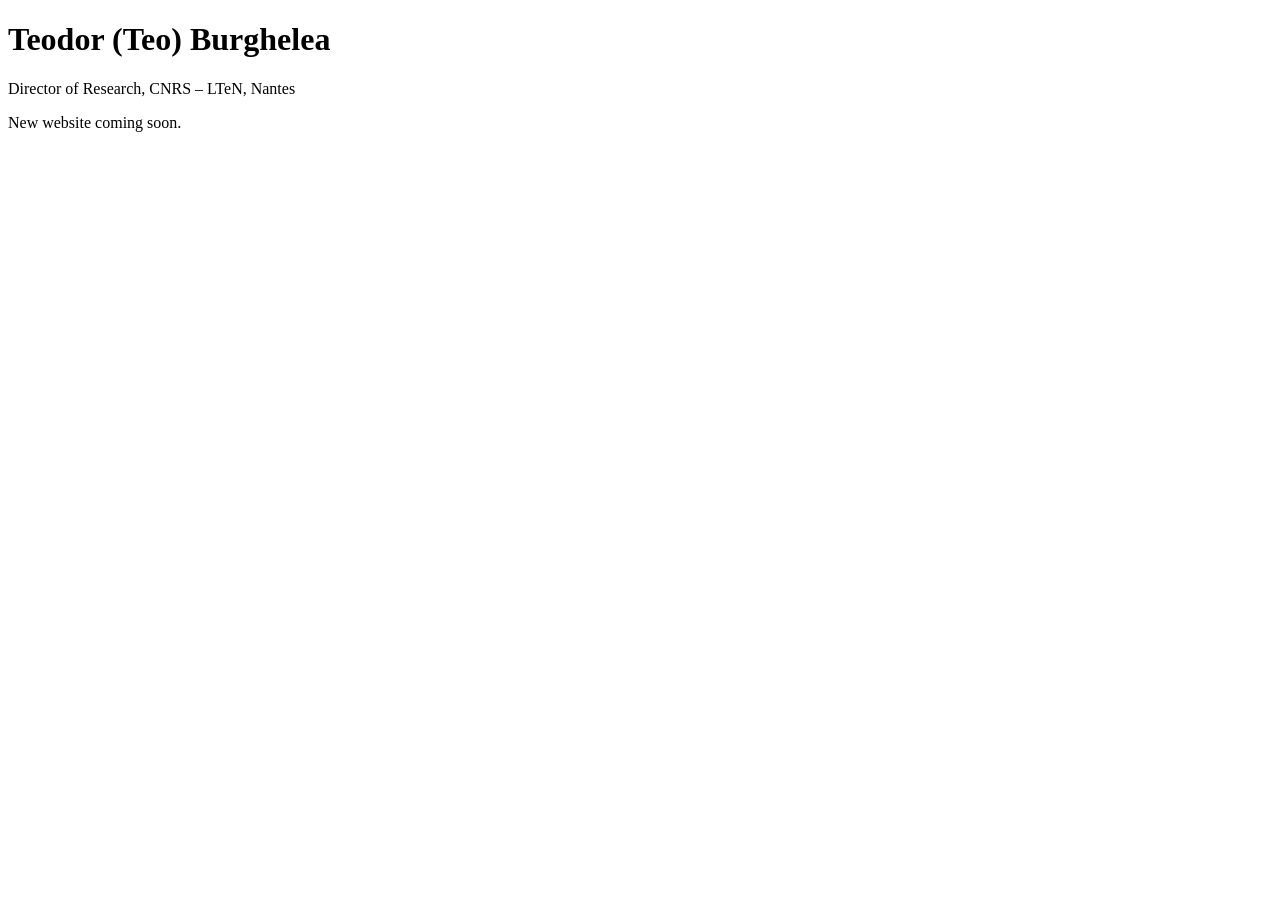
==== index.html @ 0e2c5cab "Add initial index.html for personal website" ====
<!doctype html>
<html lang="en">
<head>
  <meta charset="utf-8">
  <meta name="viewport" content="width=device-width, initial-scale=1">
  <title>Teodor Burghelea – Transport Phenomena in Complex Fluids</title>
</head>
<body>
  <h1>Teodor (Teo) Burghelea</h1>
  <p>Director of Research, CNRS – LTeN, Nantes</p>
  <p>New website coming soon.</p>
</body>
</html>
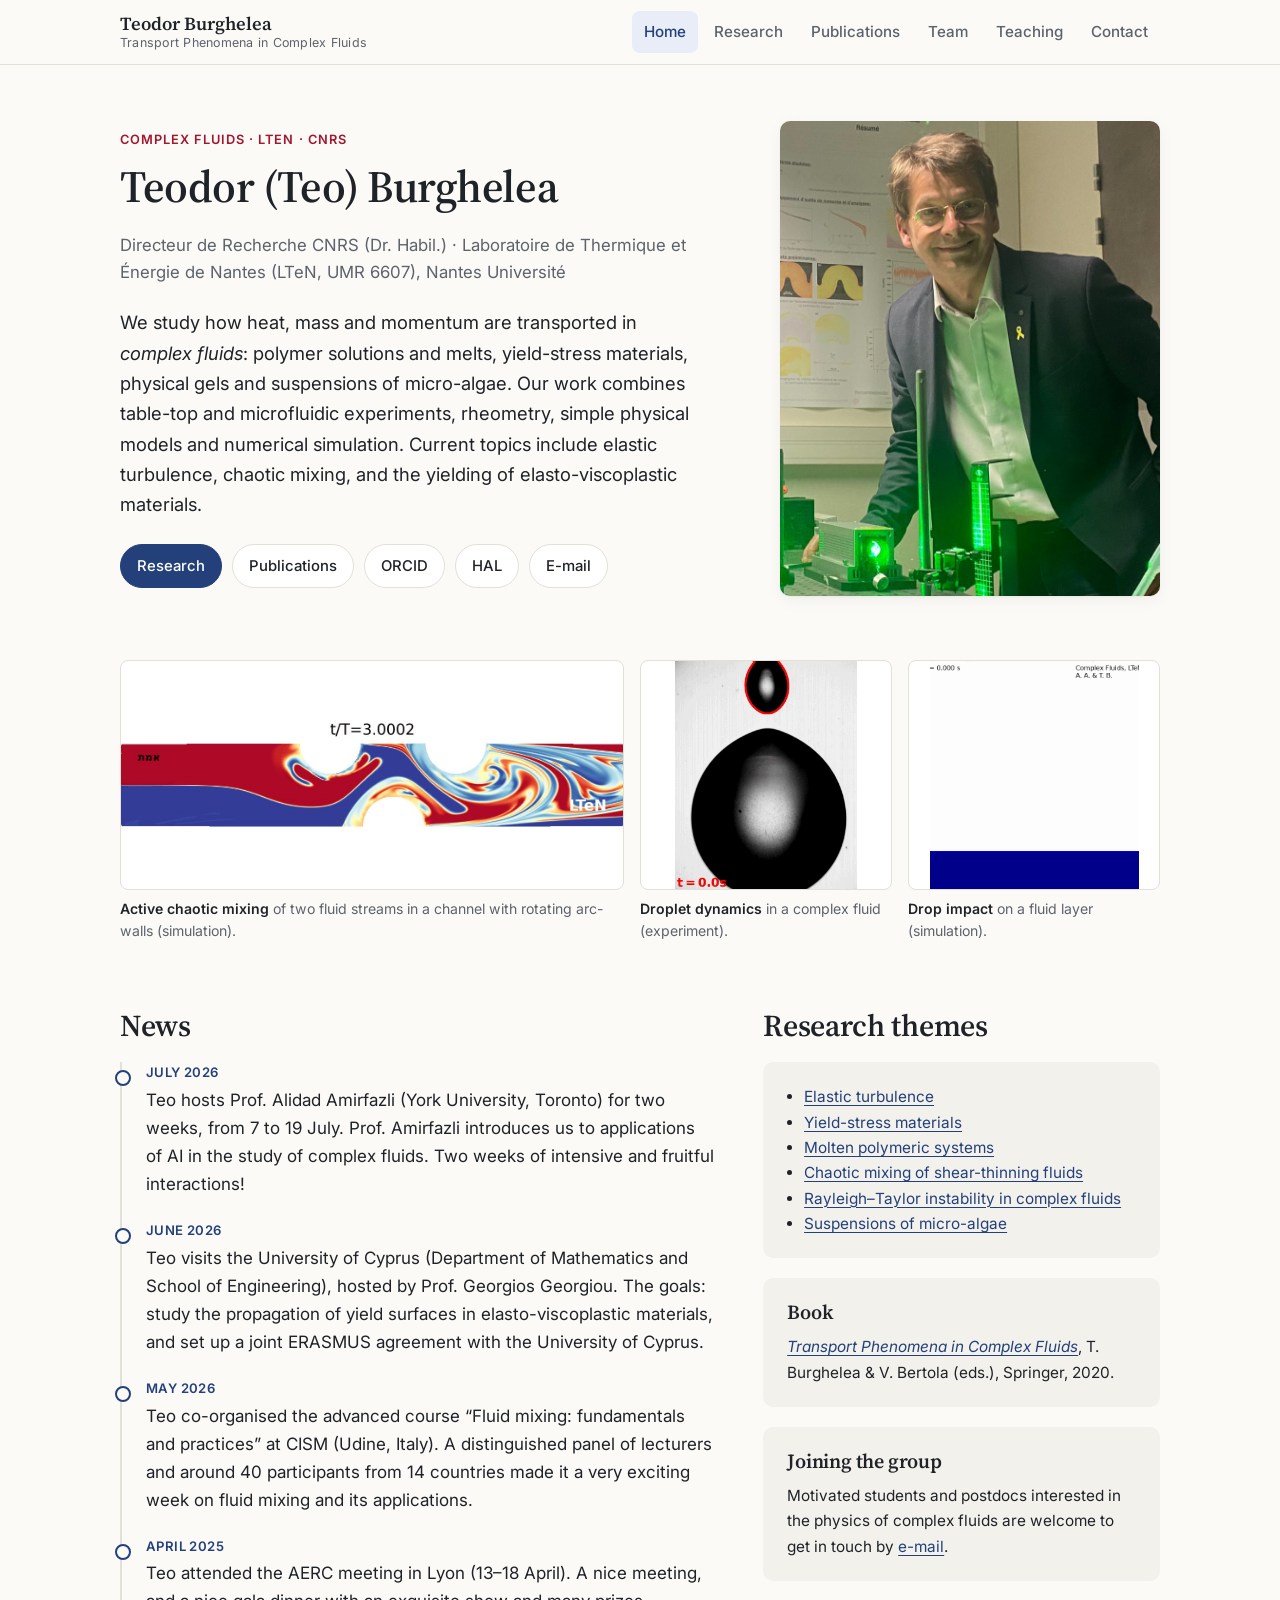
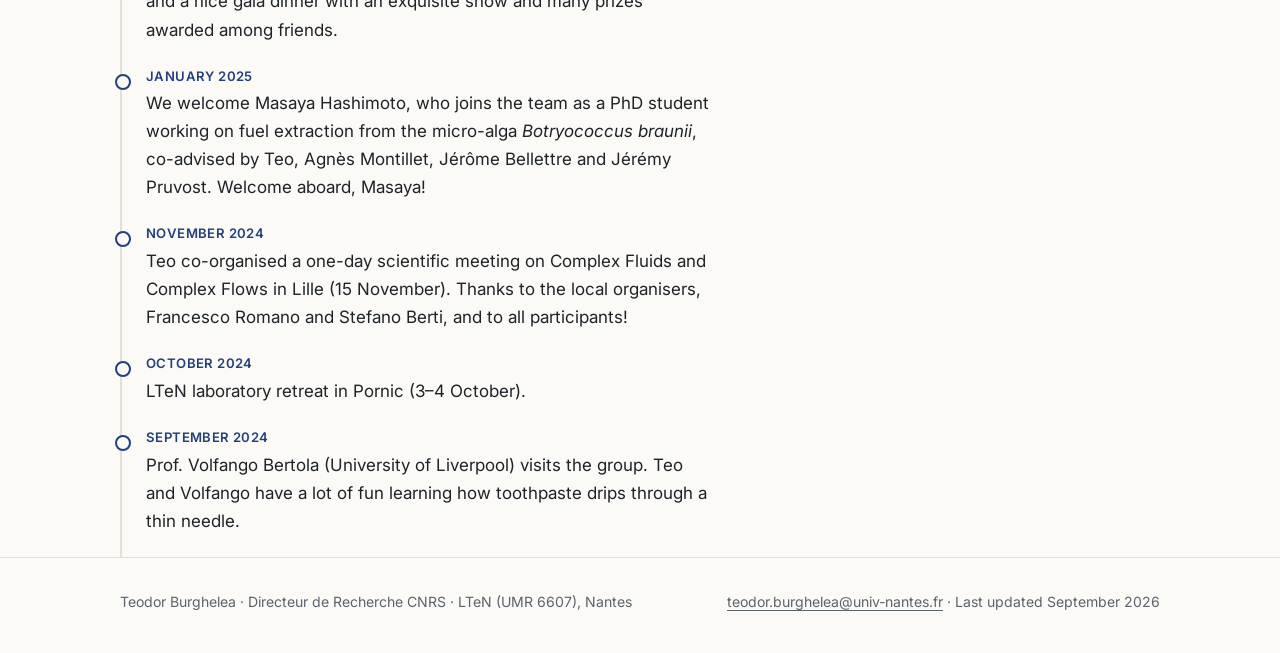
==== commit 60badd46: "Build new professional website Six pages (home, research, publications, team, teaching, contact) mig" ====
--- a/index.html
+++ b/index.html
@@ -3,11 +3,117 @@
 <head>
   <meta charset="utf-8">
   <meta name="viewport" content="width=device-width, initial-scale=1">
-  <title>Teodor Burghelea – Transport Phenomena in Complex Fluids</title>
+  <title>Teodor Burghelea</title>
+  <meta name="description" content="Teodor Burghelea, Directeur de Recherche CNRS at LTeN, Nantes: transport phenomena in complex fluids, elastic turbulence, yield-stress materials and chaotic mixing.">
+  <meta name="author" content="Teodor Burghelea">
+  <meta property="og:title" content="Teodor Burghelea">
+  <meta property="og:description" content="Teodor Burghelea, Directeur de Recherche CNRS at LTeN, Nantes: transport phenomena in complex fluids, elastic turbulence, yield-stress materials and chaotic mixing.">
+  <meta property="og:image" content="assets/img/teo-burghelea.jpg">
+  <link rel="icon" href="data:image/svg+xml,<svg xmlns='http://www.w3.org/2000/svg' viewBox='0 0 64 64'><rect width='64' height='64' rx='14' fill='%2323407a'/><text x='32' y='43' font-family='Georgia,serif' font-size='30' font-weight='bold' fill='white' text-anchor='middle'>TB</text></svg>">
+  <link rel="preconnect" href="https://fonts.googleapis.com">
+  <link rel="preconnect" href="https://fonts.gstatic.com" crossorigin>
+  <link href="https://fonts.googleapis.com/css2?family=Inter:wght@400;500;600&family=Source+Serif+4:opsz,wght@8..60,500;8..60,600&display=swap" rel="stylesheet">
+  <link rel="stylesheet" href="assets/style.css">
 </head>
 <body>
-  <h1>Teodor (Teo) Burghelea</h1>
-  <p>Director of Research, CNRS – LTeN, Nantes</p>
-  <p>New website coming soon.</p>
+  <header class="site-header">
+    <div class="wrap">
+      <a class="brand" href="index.html">Teodor Burghelea<small>Transport Phenomena in Complex Fluids</small></a>
+      <button class="menu-btn" aria-controls="nav" aria-expanded="false">Menu</button>
+      <ul class="nav" id="nav">
+        <li><a href="index.html" aria-current="page">Home</a></li>
+        <li><a href="research.html">Research</a></li>
+        <li><a href="publications.html">Publications</a></li>
+        <li><a href="team.html">Team</a></li>
+        <li><a href="teaching.html">Teaching</a></li>
+        <li><a href="contact.html">Contact</a></li>
+      </ul>
+    </div>
+  </header>
+
+  <main class="wrap">
+
+    <section class="hero">
+      <div>
+        <p class="eyebrow">Complex Fluids · LTeN · CNRS</p>
+        <h1>Teodor (Teo) Burghelea</h1>
+        <p class="role">Directeur de Recherche CNRS (Dr. Habil.) · Laboratoire de Thermique et Énergie de Nantes (LTeN, UMR 6607), Nantes Université</p>
+        <p class="lead">We study how heat, mass and momentum are transported in <em>complex fluids</em>: polymer solutions and melts, yield-stress materials, physical gels and suspensions of micro-algae. Our work combines table-top and microfluidic experiments, rheometry, simple physical models and numerical simulation. Current topics include elastic turbulence, chaotic mixing, and the yielding of elasto-viscoplastic materials.</p>
+        <div class="links">
+          <a class="btn primary" href="research.html">Research</a>
+          <a class="btn" href="publications.html">Publications</a>
+          <a class="btn" href="https://orcid.org/0000-0003-1631-9537">ORCID</a>
+          <a class="btn" href="https://cv.hal.science/teodor-burghelea">HAL</a>
+          <a class="btn email" data-u="teodor.burghelea" data-d="univ-nantes.fr" data-keep-text="1">E-mail</a>
+        </div>
+      </div>
+      <div class="portrait-wrap">
+        <img class="portrait" src="assets/img/teo-burghelea.jpg" width="800" height="1277" alt="Teo Burghelea in the laboratory next to a laser optical set-up">
+      </div>
+    </section>
+
+    <section>
+      <div class="media-strip">
+        <figure>
+          <video src="assets/media/mixing.mp4" poster="assets/img/mixing-poster.jpg" autoplay muted loop playsinline preload="metadata"></video>
+          <figcaption><b>Active chaotic mixing</b> of two fluid streams in a channel with rotating arc-walls (simulation).</figcaption>
+        </figure>
+        <figure>
+          <video src="assets/media/droplet.mp4" poster="assets/img/droplet-poster.jpg" autoplay muted loop playsinline preload="metadata"></video>
+          <figcaption><b>Droplet dynamics</b> in a complex fluid (experiment).</figcaption>
+        </figure>
+        <figure>
+          <video src="assets/media/drop-impact.mp4" poster="assets/img/drop-impact-poster.jpg" autoplay muted loop playsinline preload="metadata"></video>
+          <figcaption><b>Drop impact</b> on a fluid layer (simulation).</figcaption>
+        </figure>
+      </div>
+    </section>
+
+    <div class="split">
+      <section>
+        <h2>News</h2>
+        <ul class="news">
+          <li><time>July 2026</time><p>Teo hosts Prof. Alidad Amirfazli (York University, Toronto) for two weeks, from 7 to 19 July. Prof. Amirfazli introduces us to applications of AI in the study of complex fluids. Two weeks of intensive and fruitful interactions!</p></li>
+          <li><time>June 2026</time><p>Teo visits the University of Cyprus (Department of Mathematics and School of Engineering), hosted by Prof. Georgios Georgiou. The goals: study the propagation of yield surfaces in elasto-viscoplastic materials, and set up a joint ERASMUS agreement with the University of Cyprus.</p></li>
+          <li><time>May 2026</time><p>Teo co-organised the advanced course “Fluid mixing: fundamentals and practices” at CISM (Udine, Italy). A distinguished panel of lecturers and around 40 participants from 14 countries made it a very exciting week on fluid mixing and its applications.</p></li>
+          <li><time>April 2025</time><p>Teo attended the AERC meeting in Lyon (13–18 April). A nice meeting, and a nice gala dinner with an exquisite show and many prizes awarded among friends.</p></li>
+          <li><time>January 2025</time><p>We welcome Masaya Hashimoto, who joins the team as a PhD student working on fuel extraction from the micro-alga <i>Botryococcus braunii</i>, co-advised by Teo, Agnès Montillet, Jérôme Bellettre and Jérémy Pruvost. Welcome aboard, Masaya!</p></li>
+          <li><time>November 2024</time><p>Teo co-organised a one-day scientific meeting on Complex Fluids and Complex Flows in Lille (15 November). Thanks to the local organisers, Francesco Romano and Stefano Berti, and to all participants!</p></li>
+          <li><time>October 2024</time><p>LTeN laboratory retreat in Pornic (3–4 October).</p></li>
+          <li><time>September 2024</time><p>Prof. Volfango Bertola (University of Liverpool) visits the group. Teo and Volfango have a lot of fun learning how toothpaste drips through a thin needle.</p></li>
+        </ul>
+      </section>
+      <aside>
+        <h2>Research themes</h2>
+        <div class="side-box">
+          <ul style="margin:0;padding-left:1.1em">
+            <li><a href="research.html#elastic-turbulence">Elastic turbulence</a></li>
+            <li><a href="research.html#yield-stress">Yield-stress materials</a></li>
+            <li><a href="research.html#polymer-melts">Molten polymeric systems</a></li>
+            <li><a href="research.html#chaotic-mixing">Chaotic mixing of shear-thinning fluids</a></li>
+            <li><a href="research.html#rayleigh-taylor">Rayleigh–Taylor instability in complex fluids</a></li>
+            <li><a href="research.html#micro-algae">Suspensions of micro-algae</a></li>
+          </ul>
+        </div>
+        <div class="side-box">
+          <h3>Book</h3>
+          <p style="margin:0"><a href="https://doi.org/10.1007/978-3-030-35558-6"><i>Transport Phenomena in Complex Fluids</i></a>, T. Burghelea &amp; V. Bertola (eds.), Springer, 2020.</p>
+        </div>
+        <div class="side-box">
+          <h3>Joining the group</h3>
+          <p style="margin:0">Motivated students and postdocs interested in the physics of complex fluids are welcome to get in touch by <a class="email" data-keep-text="1" data-u="teodor.burghelea" data-d="univ-nantes.fr">e-mail</a>.</p>
+        </div>
+      </aside>
+    </div>
+
+  </main>
+
+  <footer class="site-footer">
+    <div class="wrap">
+      <div>Teodor Burghelea · Directeur de Recherche CNRS · LTeN (UMR 6607), Nantes</div>
+      <div><a class="email" data-u="teodor.burghelea" data-d="univ-nantes.fr">teodor.burghelea [at] univ-nantes.fr</a> · Last updated September 2026</div>
+    </div>
+  </footer>
+  <script src="assets/site.js"></script>
 </body>
 </html>
--- a/assets/style.css
+++ b/assets/style.css
@@ -0,0 +1,220 @@
+/* ==========================================================
+   Teodor Burghelea — site styles
+   Colours are defined once here; dark mode is automatic.
+   ========================================================== */
+
+:root {
+  --bg: #fbfaf7;
+  --surface: #ffffff;
+  --surface-2: #f3f1ec;
+  --text: #1f2328;
+  --muted: #5d636b;
+  --line: #e3e0d8;
+  --accent: #23407a;        /* deep ink blue */
+  --accent-2: #a3172e;      /* crimson, used sparingly */
+  --accent-soft: #e8edf7;
+  --shadow: 0 1px 2px rgba(0,0,0,.04), 0 4px 16px rgba(0,0,0,.05);
+  --radius: 10px;
+  --maxw: 1080px;
+  --serif: "Source Serif 4", Georgia, "Times New Roman", serif;
+  --sans: "Inter", system-ui, -apple-system, "Segoe UI", Roboto, sans-serif;
+}
+
+@media (prefers-color-scheme: dark) {
+  :root {
+    --bg: #14171c;
+    --surface: #1b1f26;
+    --surface-2: #222730;
+    --text: #e6e6e3;
+    --muted: #a3a9b2;
+    --line: #2f3540;
+    --accent: #8fb0ee;
+    --accent-2: #f07a8b;
+    --accent-soft: #1f2a40;
+    --shadow: 0 1px 2px rgba(0,0,0,.3), 0 4px 16px rgba(0,0,0,.25);
+  }
+}
+
+* { box-sizing: border-box; }
+html { scroll-behavior: smooth; -webkit-text-size-adjust: 100%; }
+body {
+  margin: 0;
+  background: var(--bg);
+  color: var(--text);
+  font: 17px/1.65 var(--sans);
+}
+img, video, iframe { max-width: 100%; height: auto; display: block; }
+a { color: var(--accent); text-underline-offset: 3px; text-decoration-thickness: 1px; }
+a:hover { text-decoration-thickness: 2px; }
+
+h1, h2, h3 { font-family: var(--serif); line-height: 1.2; font-weight: 600; letter-spacing: -.01em; }
+h1 { font-size: clamp(2rem, 4.5vw, 2.8rem); margin: 0 0 .4em; }
+h2 { font-size: clamp(1.5rem, 3vw, 1.9rem); margin: 2.2em 0 .6em; }
+h3 { font-size: 1.25rem; margin: 1.8em 0 .5em; }
+p { margin: 0 0 1em; }
+
+.wrap { max-width: var(--maxw); margin: 0 auto; padding: 0 20px; }
+
+/* ---------- header ---------- */
+.site-header {
+  position: sticky; top: 0; z-index: 10;
+  background: color-mix(in srgb, var(--bg) 88%, transparent);
+  backdrop-filter: saturate(1.4) blur(10px);
+  -webkit-backdrop-filter: saturate(1.4) blur(10px);
+  border-bottom: 1px solid var(--line);
+}
+.site-header .wrap { display: flex; align-items: center; justify-content: space-between; gap: 16px; min-height: 64px; }
+.brand { font-family: var(--serif); font-weight: 600; font-size: 1.15rem; color: var(--text); text-decoration: none; line-height: 1.2; }
+.brand small { display: block; font-family: var(--sans); font-weight: 400; font-size: .78rem; color: var(--muted); letter-spacing: .02em; }
+.nav { display: flex; gap: 4px; list-style: none; margin: 0; padding: 0; }
+.nav a {
+  display: block; padding: 8px 12px; border-radius: 8px;
+  color: var(--muted); text-decoration: none; font-size: .95rem; font-weight: 500;
+}
+.nav a:hover { color: var(--text); background: var(--surface-2); }
+.nav a[aria-current="page"] { color: var(--accent); background: var(--accent-soft); }
+.menu-btn { display: none; background: none; border: 1px solid var(--line); border-radius: 8px; padding: 8px 10px; color: var(--text); font: inherit; font-size: .9rem; cursor: pointer; }
+
+@media (max-width: 820px) {
+  .menu-btn { display: block; }
+  .nav {
+    display: none; position: absolute; left: 0; right: 0; top: 100%;
+    flex-direction: column; padding: 8px 16px 16px;
+    background: var(--bg); border-bottom: 1px solid var(--line);
+  }
+  .nav.open { display: flex; }
+  .nav a { padding: 12px; }
+}
+
+/* ---------- page heads ---------- */
+.page-head { padding: 56px 0 24px; border-bottom: 1px solid var(--line); margin-bottom: 8px; }
+.page-head p { color: var(--muted); max-width: 70ch; font-size: 1.08rem; margin: 0; }
+.eyebrow { font-size: .8rem; font-weight: 600; letter-spacing: .08em; text-transform: uppercase; color: var(--accent-2); margin: 0 0 10px; }
+
+main { padding-bottom: 80px; }
+.prose { max-width: 74ch; }
+
+/* ---------- home hero ---------- */
+.hero { display: grid; grid-template-columns: 1.45fr 1fr; gap: 48px; align-items: center; padding: 56px 0 40px; }
+.hero .lead { font-size: 1.15rem; color: var(--text); max-width: 60ch; }
+.hero .role { color: var(--muted); font-size: 1.05rem; margin-bottom: 1.2em; }
+.portrait { border-radius: var(--radius); box-shadow: var(--shadow); width: 100%; aspect-ratio: 4/5; object-fit: cover; object-position: 50% 20%; }
+  .portrait-wrap { max-width: 380px; justify-self: end; width: 100%; }
+@media (max-width: 820px) {
+  .hero { grid-template-columns: 1fr; gap: 28px; padding-top: 32px; }
+  .hero .portrait-wrap { order: -1; max-width: 300px; justify-self: start; }
+}
+
+.links { display: flex; flex-wrap: wrap; gap: 10px; margin-top: 1.4em; }
+.btn {
+  display: inline-flex; align-items: center; gap: 6px;
+  padding: 9px 16px; border-radius: 999px; font-size: .93rem; font-weight: 500;
+  border: 1px solid var(--line); background: var(--surface); color: var(--text); text-decoration: none;
+}
+.btn:hover { border-color: var(--accent); color: var(--accent); }
+.btn.primary { background: var(--accent); border-color: var(--accent); color: #fff; }
+@media (prefers-color-scheme: dark) { .btn.primary { color: #0f1420; } }
+.btn.primary:hover { filter: brightness(1.1); color: #fff; }
+
+/* ---------- cards / grids ---------- */
+.grid { display: grid; gap: 20px; }
+.grid.cols-3 { grid-template-columns: repeat(auto-fill, minmax(280px, 1fr)); }
+.grid.cols-2 { grid-template-columns: repeat(auto-fill, minmax(340px, 1fr)); }
+@media (max-width: 400px) { .grid.cols-2, .grid.cols-3 { grid-template-columns: 1fr; } }
+.card {
+  background: var(--surface); border: 1px solid var(--line); border-radius: var(--radius);
+  padding: 22px 22px 18px; box-shadow: var(--shadow);
+}
+.card h3 { margin-top: 0; font-size: 1.12rem; }
+.card p { color: var(--muted); font-size: .96rem; margin-bottom: .6em; }
+a.card { display: block; text-decoration: none; color: inherit; transition: border-color .15s, transform .15s; }
+a.card:hover { border-color: var(--accent); transform: translateY(-2px); }
+a.card .more { color: var(--accent); font-size: .9rem; font-weight: 500; }
+
+/* ---------- figures & media ---------- */
+figure { margin: 1.6em 0; }
+figure img, figure video { border-radius: 8px; border: 1px solid var(--line); background: #fff; width: 100%; height: auto; }
+figcaption { font-size: .88rem; color: var(--muted); margin-top: .6em; line-height: 1.5; }
+figcaption b { color: var(--text); font-weight: 600; }
+.fig-row { display: grid; grid-template-columns: repeat(auto-fit, minmax(260px, 1fr)); gap: 20px; }
+.video-embed { position: relative; aspect-ratio: 16/9; border-radius: 8px; overflow: hidden; border: 1px solid var(--line); }
+.video-embed iframe { position: absolute; inset: 0; width: 100%; height: 100%; border: 0; }
+
+.media-strip { display: grid; grid-template-columns: 2fr 1fr 1fr; gap: 16px; margin-top: 24px; }
+.media-strip figure { margin: 0; }
+.media-strip video { height: 230px; width: 100%; object-fit: contain; background: #fff; }
+@media (max-width: 820px) { .media-strip video { height: 180px; } .media-strip { grid-template-columns: 1fr 1fr; } .media-strip figure:first-child { grid-column: 1 / -1; } }
+
+/* ---------- news ---------- */
+.news { list-style: none; padding: 0; margin: 0; border-left: 2px solid var(--line); }
+.news li { position: relative; padding: 0 0 22px 24px; }
+.news li::before { content: ""; position: absolute; left: -7px; top: 8px; width: 12px; height: 12px; border-radius: 50%; background: var(--bg); border: 2px solid var(--accent); }
+.news time { display: block; font-size: .82rem; font-weight: 600; color: var(--accent); letter-spacing: .03em; text-transform: uppercase; }
+.news p { margin: 2px 0 0; }
+
+/* ---------- two-column home layout ---------- */
+.split { display: grid; grid-template-columns: 1.5fr 1fr; gap: 48px; }
+@media (max-width: 820px) { .split { grid-template-columns: 1fr; gap: 0; } }
+.side-box { background: var(--surface-2); border-radius: var(--radius); padding: 22px 24px; font-size: .96rem; }
+.side-box h3 { margin-top: 0; }
+.side-box + .side-box { margin-top: 20px; }
+
+/* ---------- research sections ---------- */
+.toc { display: flex; flex-wrap: wrap; gap: 8px; margin: 24px 0 0; padding: 0; list-style: none; }
+.toc a { display: block; padding: 6px 14px; border-radius: 999px; border: 1px solid var(--line); background: var(--surface); text-decoration: none; font-size: .9rem; color: var(--text); }
+.toc a:hover { border-color: var(--accent); color: var(--accent); }
+.topic { scroll-margin-top: 80px; padding-top: 8px; }
+.topic + .topic { border-top: 1px solid var(--line); margin-top: 48px; }
+.meta { font-size: .92rem; color: var(--muted); margin: -.3em 0 1em; }
+.meta b { color: var(--text); font-weight: 600; }
+.key-papers { font-size: .93rem; background: var(--surface-2); border-radius: 8px; padding: 14px 18px; margin: 1.2em 0; }
+.key-papers b { display: block; margin-bottom: 4px; }
+.key-papers ul { margin: 0; padding-left: 1.1em; }
+
+/* ---------- publications ---------- */
+.pub-tools { display: flex; flex-wrap: wrap; gap: 12px; align-items: center; margin: 24px 0 8px; }
+.pub-tools input {
+  flex: 1 1 260px; padding: 10px 14px; font: inherit; font-size: .95rem;
+  border: 1px solid var(--line); border-radius: 8px; background: var(--surface); color: var(--text);
+}
+.pub-tools input:focus { outline: 2px solid var(--accent); outline-offset: 1px; }
+.pub-count { color: var(--muted); font-size: .9rem; }
+.pub-year { font-family: var(--serif); font-size: 1.3rem; margin: 1.8em 0 .4em; padding-bottom: 4px; border-bottom: 1px solid var(--line); }
+.pubs { list-style: none; padding: 0; margin: 0; }
+.pubs li { display: grid; grid-template-columns: 2.6em 1fr; gap: 6px; padding: 10px 0; }
+.pubs .n { color: var(--muted); font-size: .85rem; padding-top: 3px; font-variant-numeric: tabular-nums; }
+.pubs .t { font-weight: 600; }
+.pubs .a { color: var(--muted); font-size: .94rem; }
+.pubs .a .me { color: var(--text); font-weight: 600; }
+.pubs .j { font-size: .94rem; }
+.pubs .j i { font-style: italic; }
+.pubs .l { font-size: .85rem; margin-top: 2px; }
+.pubs .l a { margin-right: 12px; }
+.tag { display: inline-block; font-size: .72rem; font-weight: 600; letter-spacing: .04em; text-transform: uppercase; padding: 1px 8px; border-radius: 999px; background: var(--accent-soft); color: var(--accent); margin-left: 6px; vertical-align: 2px; }
+.book { display: grid; grid-template-columns: 1fr; gap: 6px; }
+
+/* ---------- team ---------- */
+.people { list-style: none; padding: 0; margin: 0; display: grid; grid-template-columns: repeat(auto-fill, minmax(300px, 1fr)); gap: 4px 32px; }
+.people li { padding: 10px 0; border-bottom: 1px solid var(--line); }
+.people b { font-weight: 600; }
+.people span { display: block; color: var(--muted); font-size: .92rem; }
+
+/* ---------- teaching ---------- */
+.course { background: var(--surface); border: 1px solid var(--line); border-radius: var(--radius); padding: 26px 28px; margin: 24px 0; box-shadow: var(--shadow); }
+.course h2 { margin-top: 0; font-size: 1.4rem; }
+.course .level { font-size: .8rem; font-weight: 600; letter-spacing: .06em; text-transform: uppercase; color: var(--accent-2); }
+.course h3 { font-size: 1.05rem; font-family: var(--sans); font-weight: 600; margin: 1.4em 0 .4em; }
+.notes { display: flex; flex-wrap: wrap; gap: 8px; }
+
+/* ---------- contact ---------- */
+.contact-grid { display: grid; grid-template-columns: 1fr 1.2fr; gap: 40px; margin-top: 32px; }
+@media (max-width: 820px) { .contact-grid { grid-template-columns: 1fr; } }
+.contact-grid dl { margin: 0; }
+.contact-grid dt { font-size: .8rem; font-weight: 600; letter-spacing: .06em; text-transform: uppercase; color: var(--muted); margin-top: 20px; }
+.contact-grid dd { margin: 4px 0 0; }
+.map { width: 100%; aspect-ratio: 4/3; border: 1px solid var(--line); border-radius: var(--radius); }
+
+/* ---------- footer ---------- */
+.site-footer { border-top: 1px solid var(--line); padding: 32px 0 40px; color: var(--muted); font-size: .88rem; }
+.site-footer .wrap { display: flex; flex-wrap: wrap; justify-content: space-between; gap: 16px; }
+.site-footer a { color: var(--muted); }
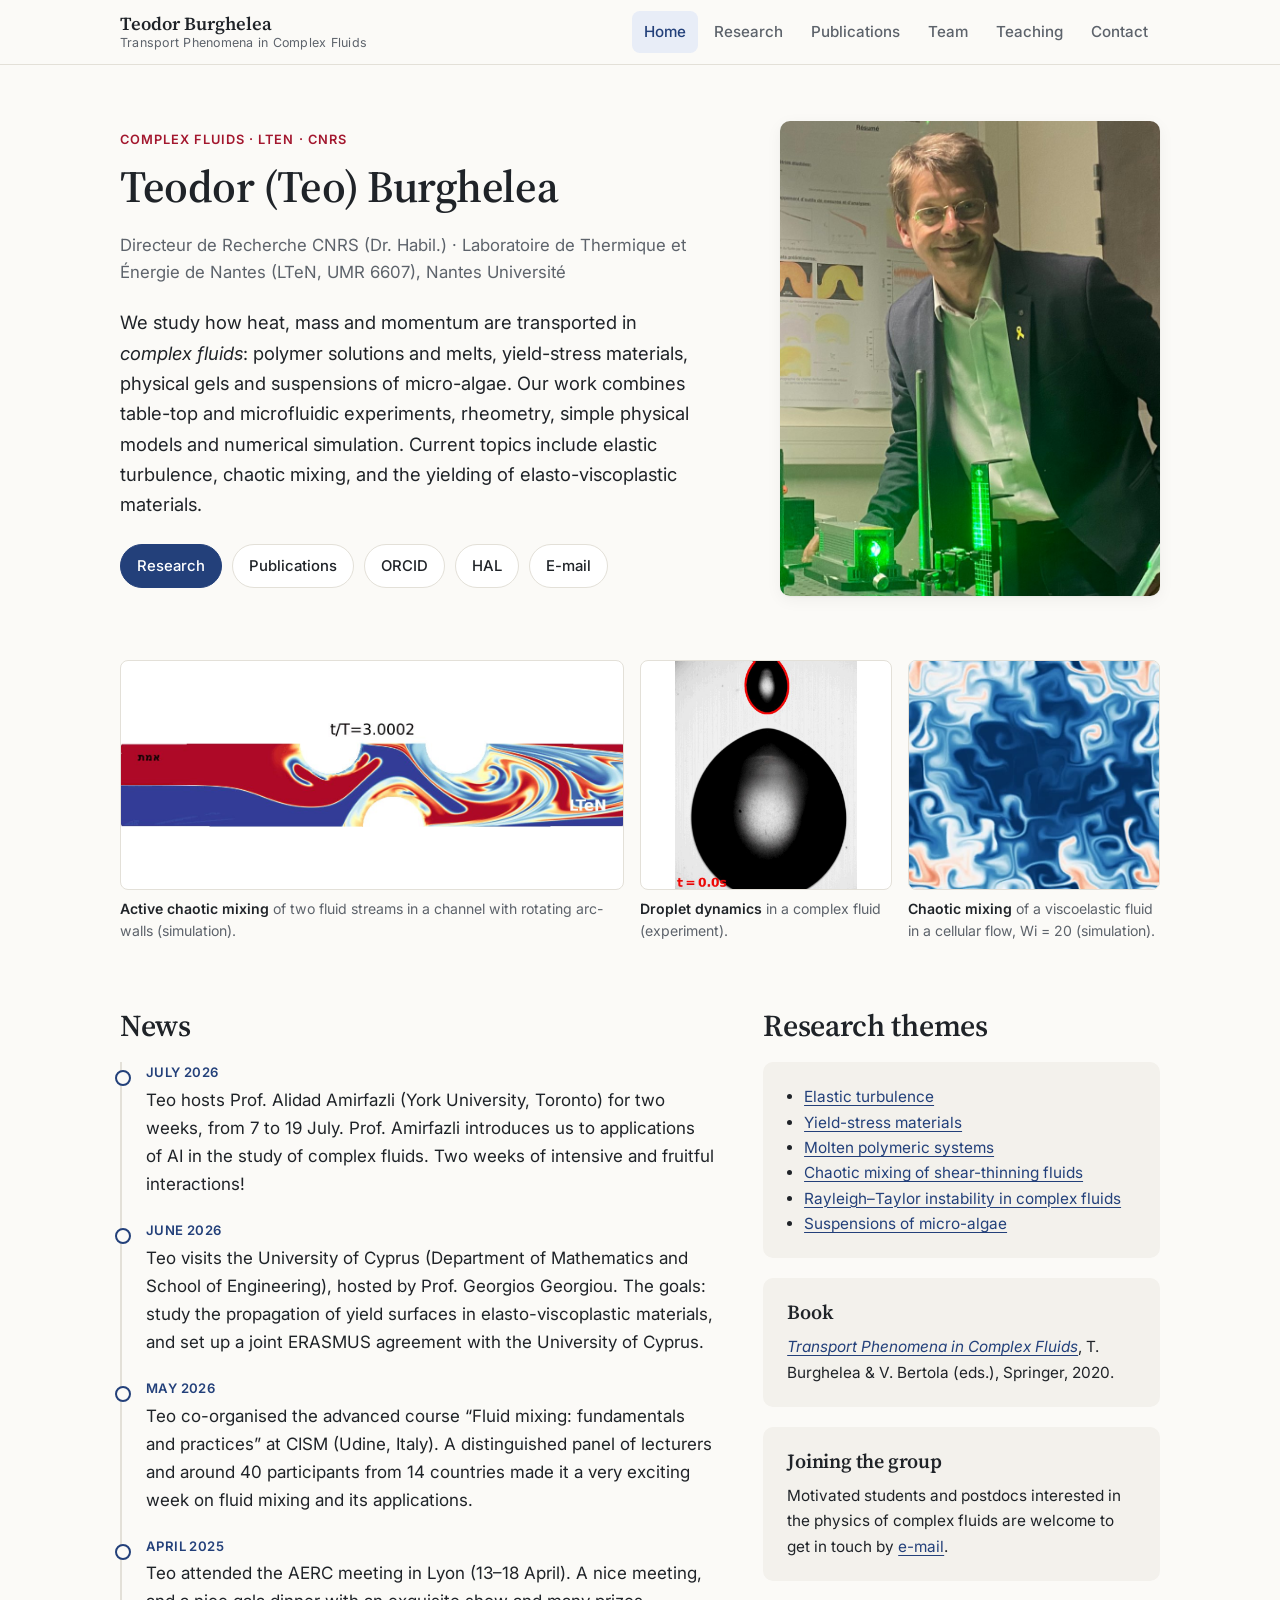
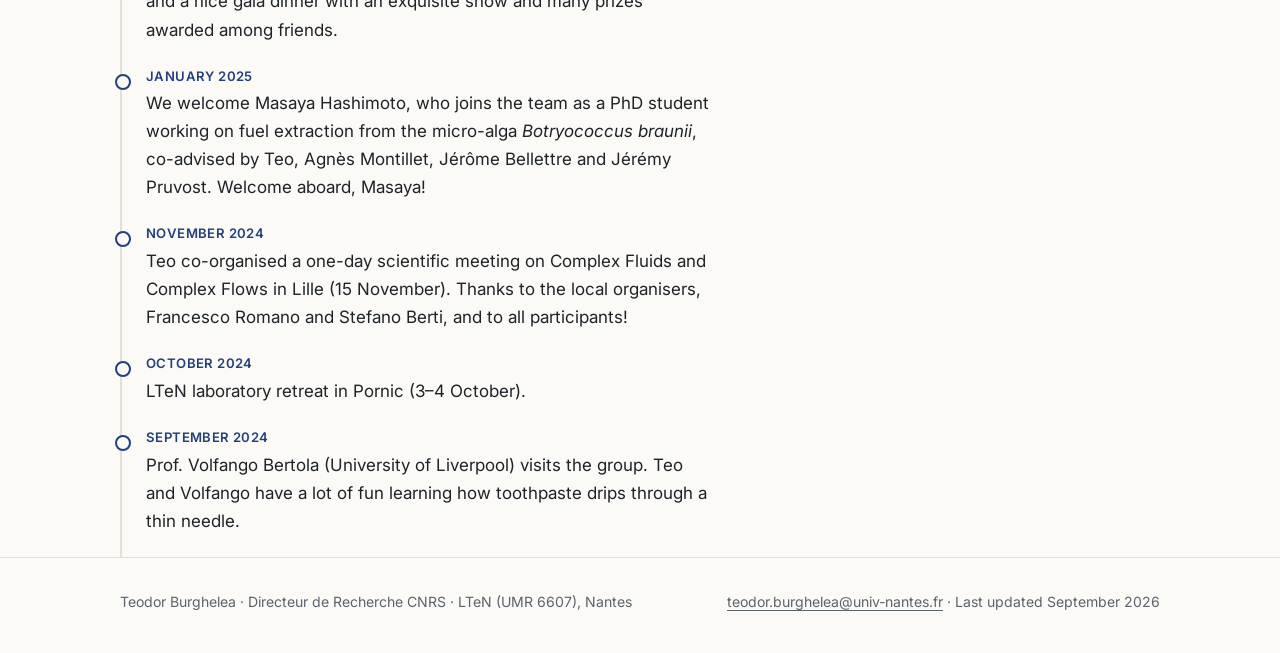
==== commit 86e565d6: "Replace drop-impact animation with Wi = 20 cellular mixing animation Co-Authored-By: Claude Opus 5.5" ====
--- a/index.html
+++ b/index.html
@@ -63,8 +63,8 @@
           <figcaption><b>Droplet dynamics</b> in a complex fluid (experiment).</figcaption>
         </figure>
         <figure>
-          <video src="assets/media/drop-impact.mp4" poster="assets/img/drop-impact-poster.jpg" autoplay muted loop playsinline preload="metadata"></video>
-          <figcaption><b>Drop impact</b> on a fluid layer (simulation).</figcaption>
+          <video class="fill" src="assets/media/cellular-mixing-evp.mp4" poster="assets/img/cellular-mixing-evp-poster.jpg" autoplay muted loop playsinline preload="metadata"></video>
+          <figcaption><b>Chaotic mixing</b> of a viscoelastic fluid in a cellular flow, Wi = 20 (simulation).</figcaption>
         </figure>
       </div>
     </section>
--- a/assets/style.css
+++ b/assets/style.css
@@ -143,6 +143,7 @@
 .media-strip { display: grid; grid-template-columns: 2fr 1fr 1fr; gap: 16px; margin-top: 24px; }
 .media-strip figure { margin: 0; }
 .media-strip video { height: 230px; width: 100%; object-fit: contain; background: #fff; }
+.media-strip video.fill { object-fit: cover; }
 @media (max-width: 820px) { .media-strip video { height: 180px; } .media-strip { grid-template-columns: 1fr 1fr; } .media-strip figure:first-child { grid-column: 1 / -1; } }
 
 /* ---------- news ---------- */
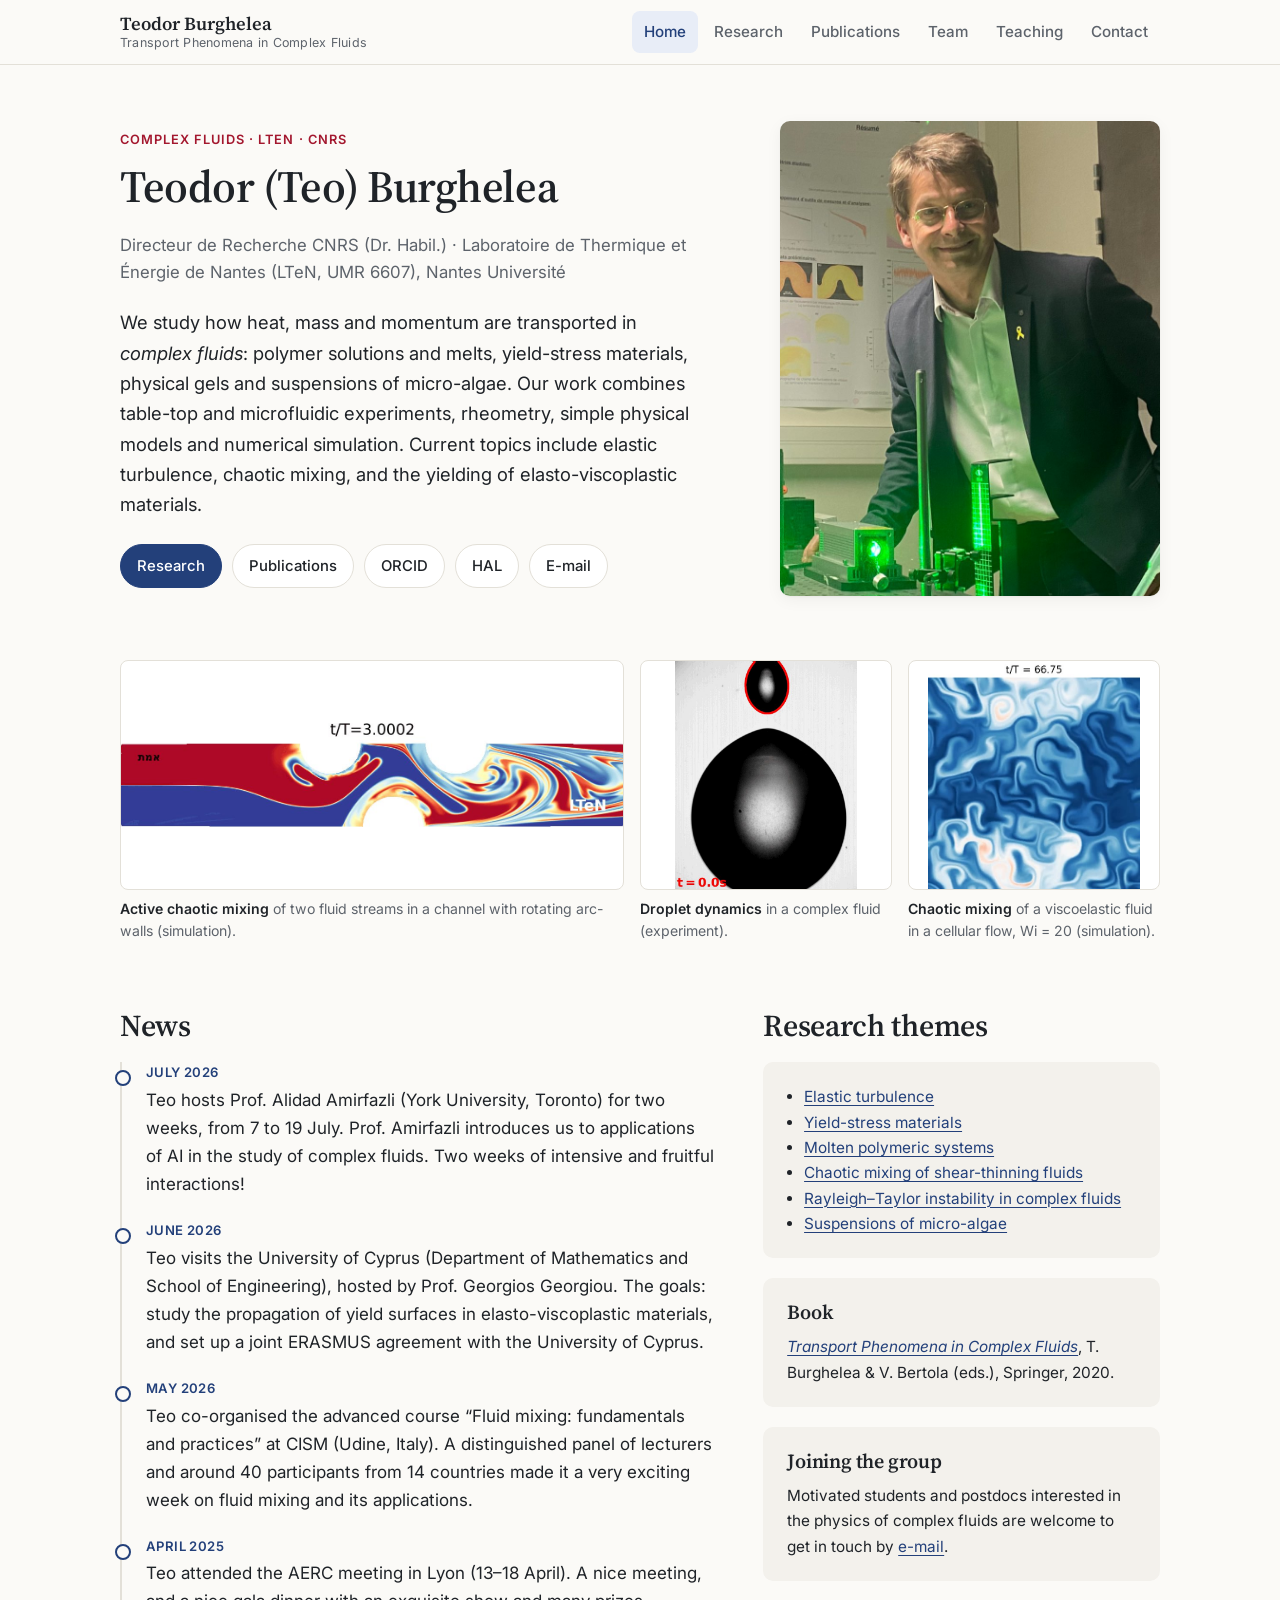
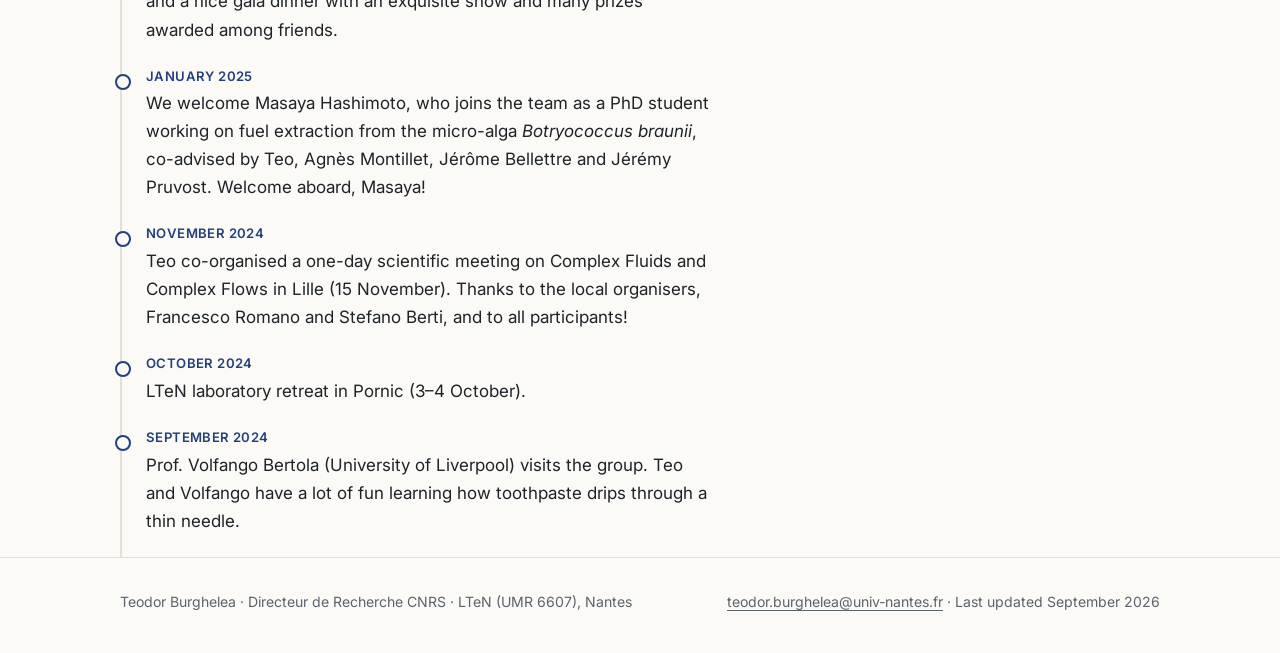
==== commit 1d31ea1f: "Use original (unmirrored) Wi = 20 mixing animation; feature it on Research page Co-Authored-By: Clau" ====
--- a/index.html
+++ b/index.html
@@ -63,7 +63,7 @@
           <figcaption><b>Droplet dynamics</b> in a complex fluid (experiment).</figcaption>
         </figure>
         <figure>
-          <video class="fill" src="assets/media/cellular-mixing-evp.mp4" poster="assets/img/cellular-mixing-evp-poster.jpg" autoplay muted loop playsinline preload="metadata"></video>
+          <video src="assets/media/cellular-mixing-evp.mp4" poster="assets/img/cellular-mixing-evp-poster.jpg" autoplay muted loop playsinline preload="metadata"></video>
           <figcaption><b>Chaotic mixing</b> of a viscoelastic fluid in a cellular flow, Wi = 20 (simulation).</figcaption>
         </figure>
       </div>
--- a/assets/style.css
+++ b/assets/style.css
@@ -143,7 +143,6 @@
 .media-strip { display: grid; grid-template-columns: 2fr 1fr 1fr; gap: 16px; margin-top: 24px; }
 .media-strip figure { margin: 0; }
 .media-strip video { height: 230px; width: 100%; object-fit: contain; background: #fff; }
-.media-strip video.fill { object-fit: cover; }
 @media (max-width: 820px) { .media-strip video { height: 180px; } .media-strip { grid-template-columns: 1fr 1fr; } .media-strip figure:first-child { grid-column: 1 / -1; } }
 
 /* ---------- news ---------- */
@@ -171,6 +170,12 @@
 .key-papers { font-size: .93rem; background: var(--surface-2); border-radius: 8px; padding: 14px 18px; margin: 1.2em 0; }
 .key-papers b { display: block; margin-bottom: 4px; }
 .key-papers ul { margin: 0; padding-left: 1.1em; }
+
+/* feature: a large animation with text beside it */
+.feature { display: grid; grid-template-columns: minmax(0, 560px) 1fr; gap: 40px; align-items: center; margin: 2.4em 0 1em; }
+.feature figure { margin: 0; }
+.feature h3 { margin-top: 0; }
+@media (max-width: 820px) { .feature { grid-template-columns: 1fr; gap: 16px; } }
 
 /* ---------- publications ---------- */
 .pub-tools { display: flex; flex-wrap: wrap; gap: 12px; align-items: center; margin: 24px 0 8px; }
